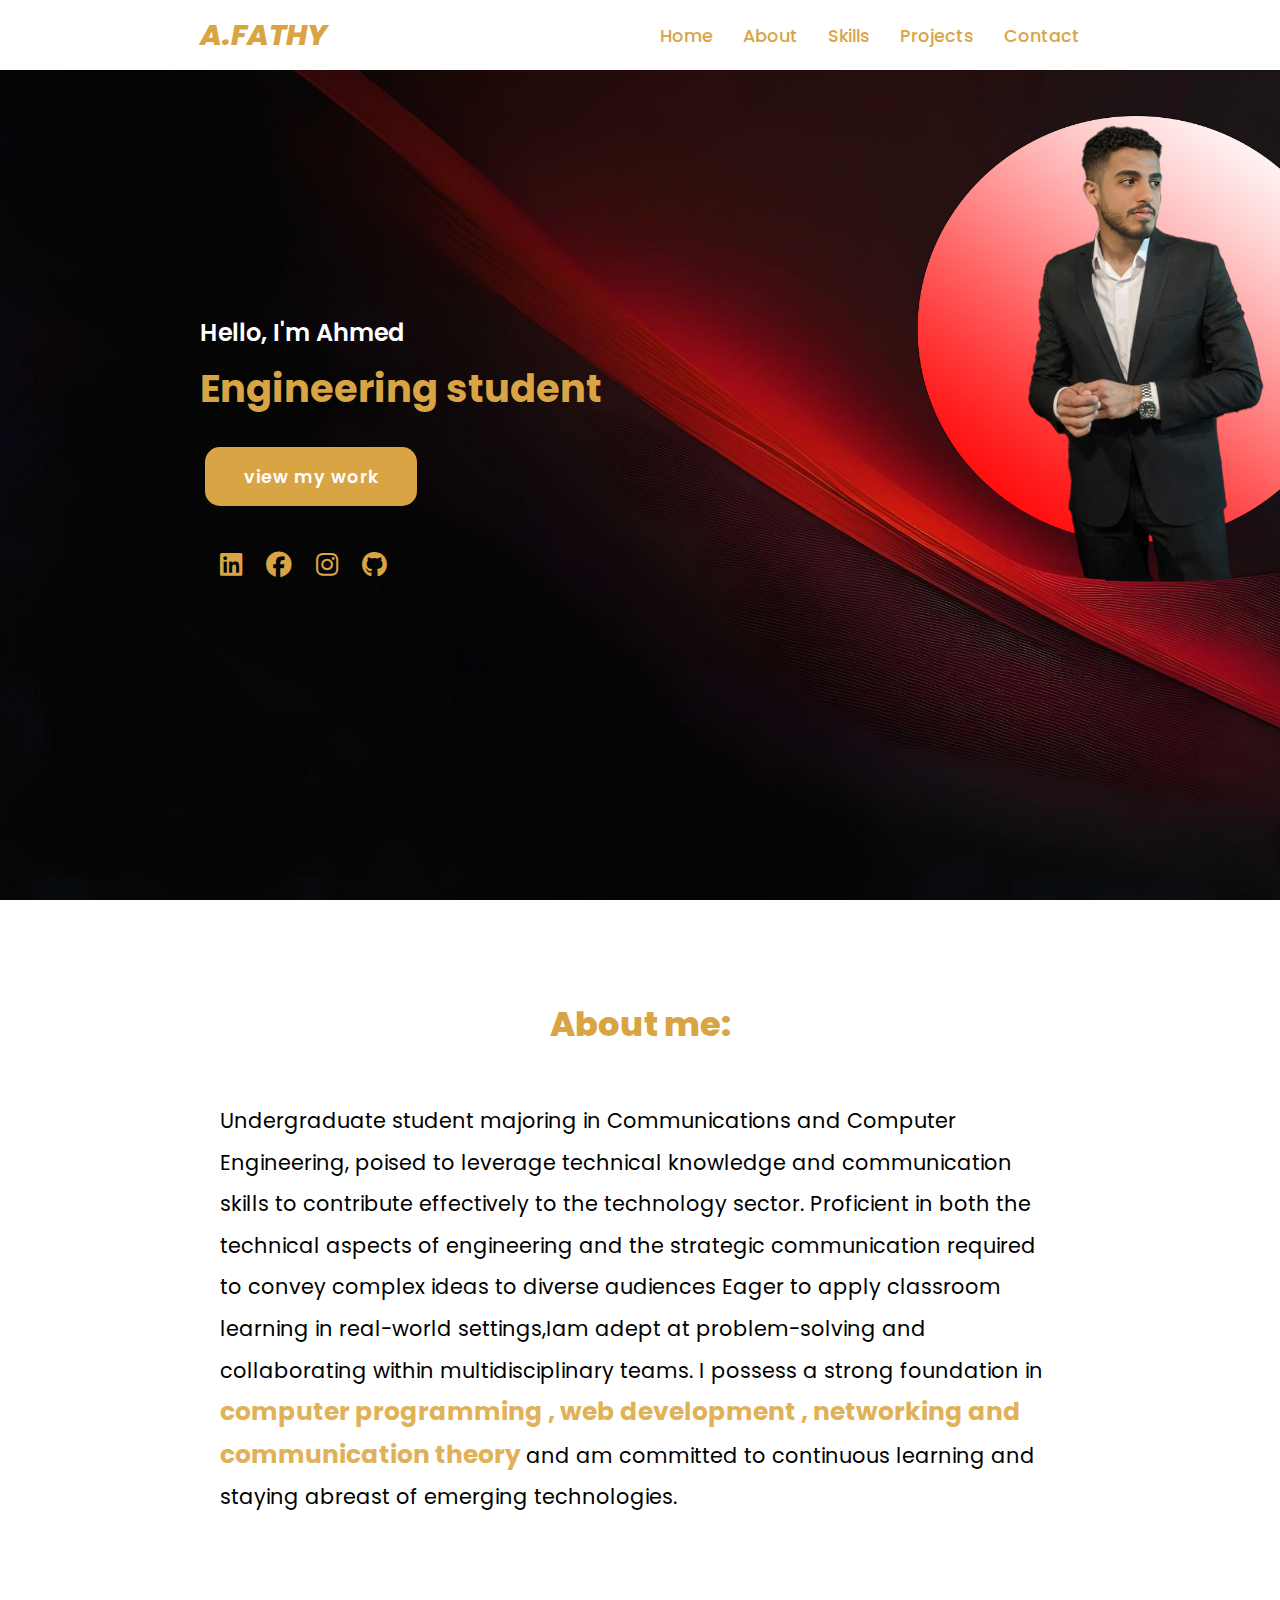
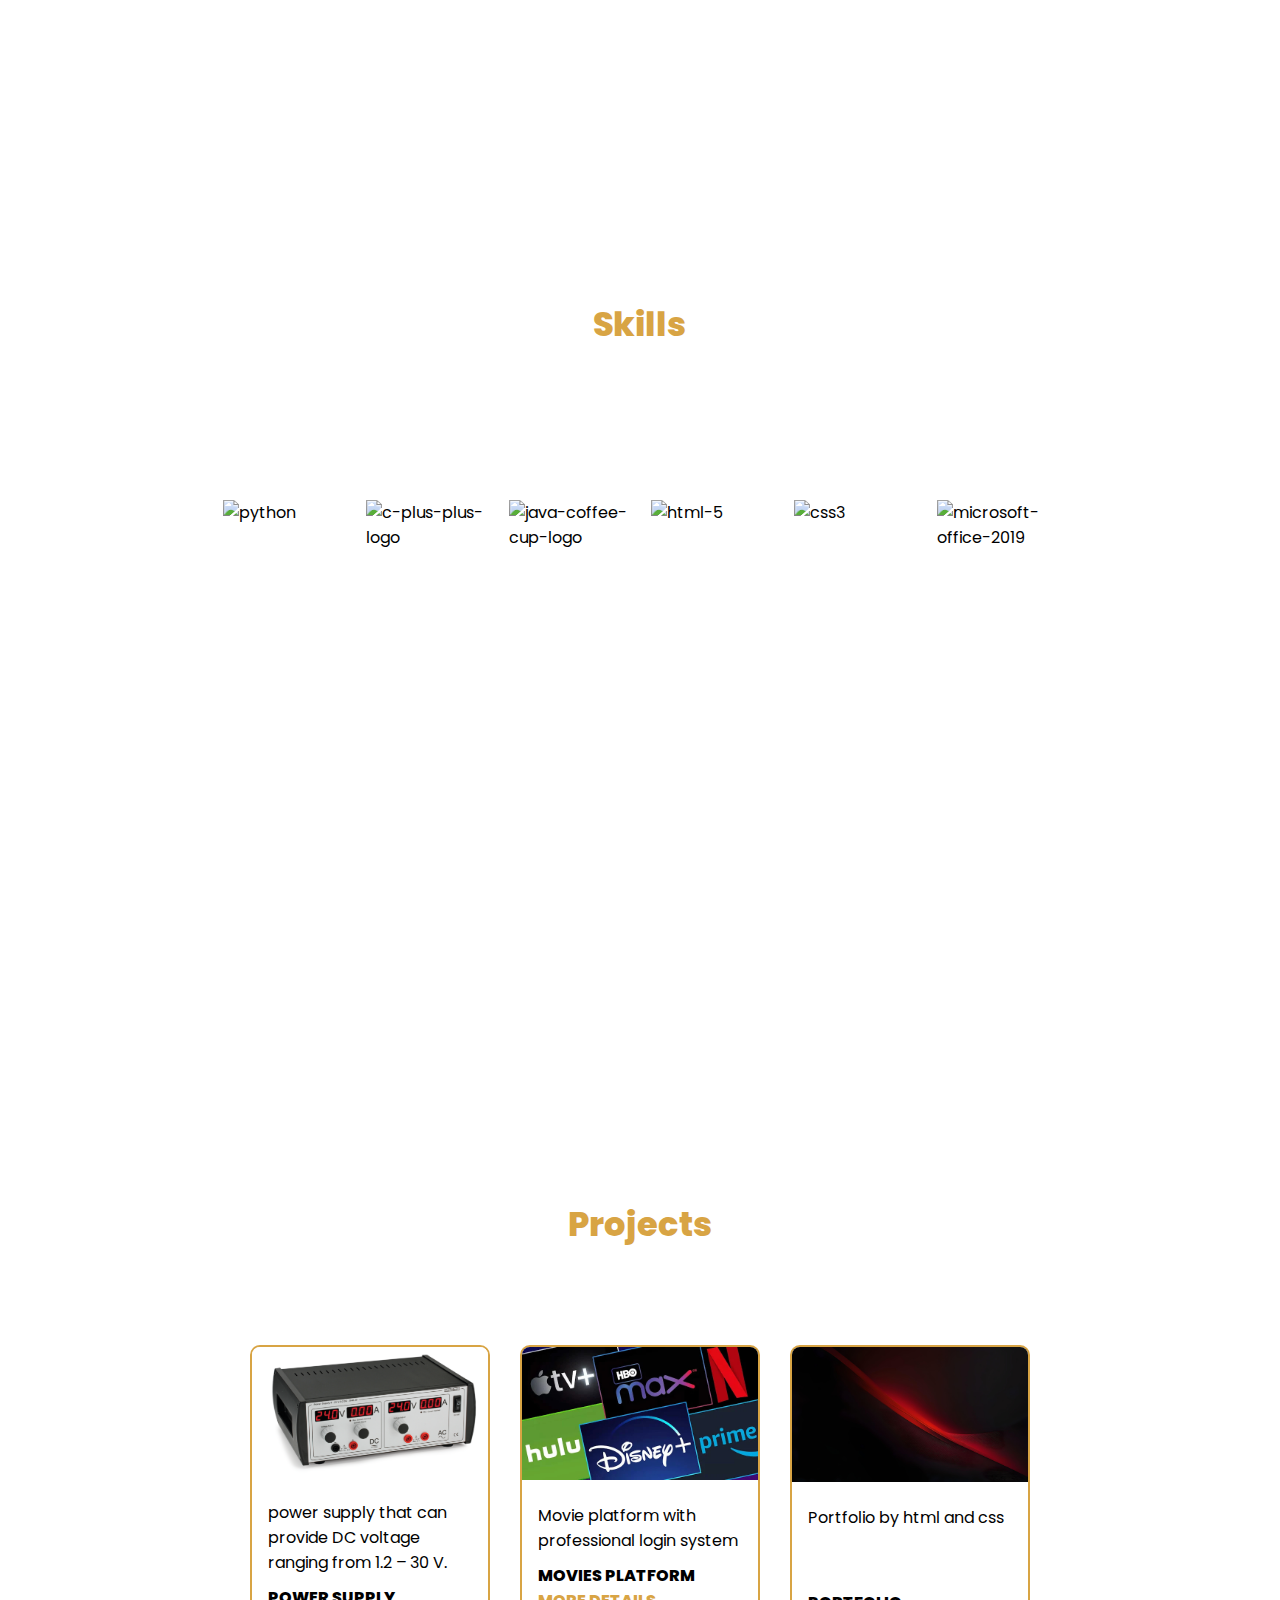
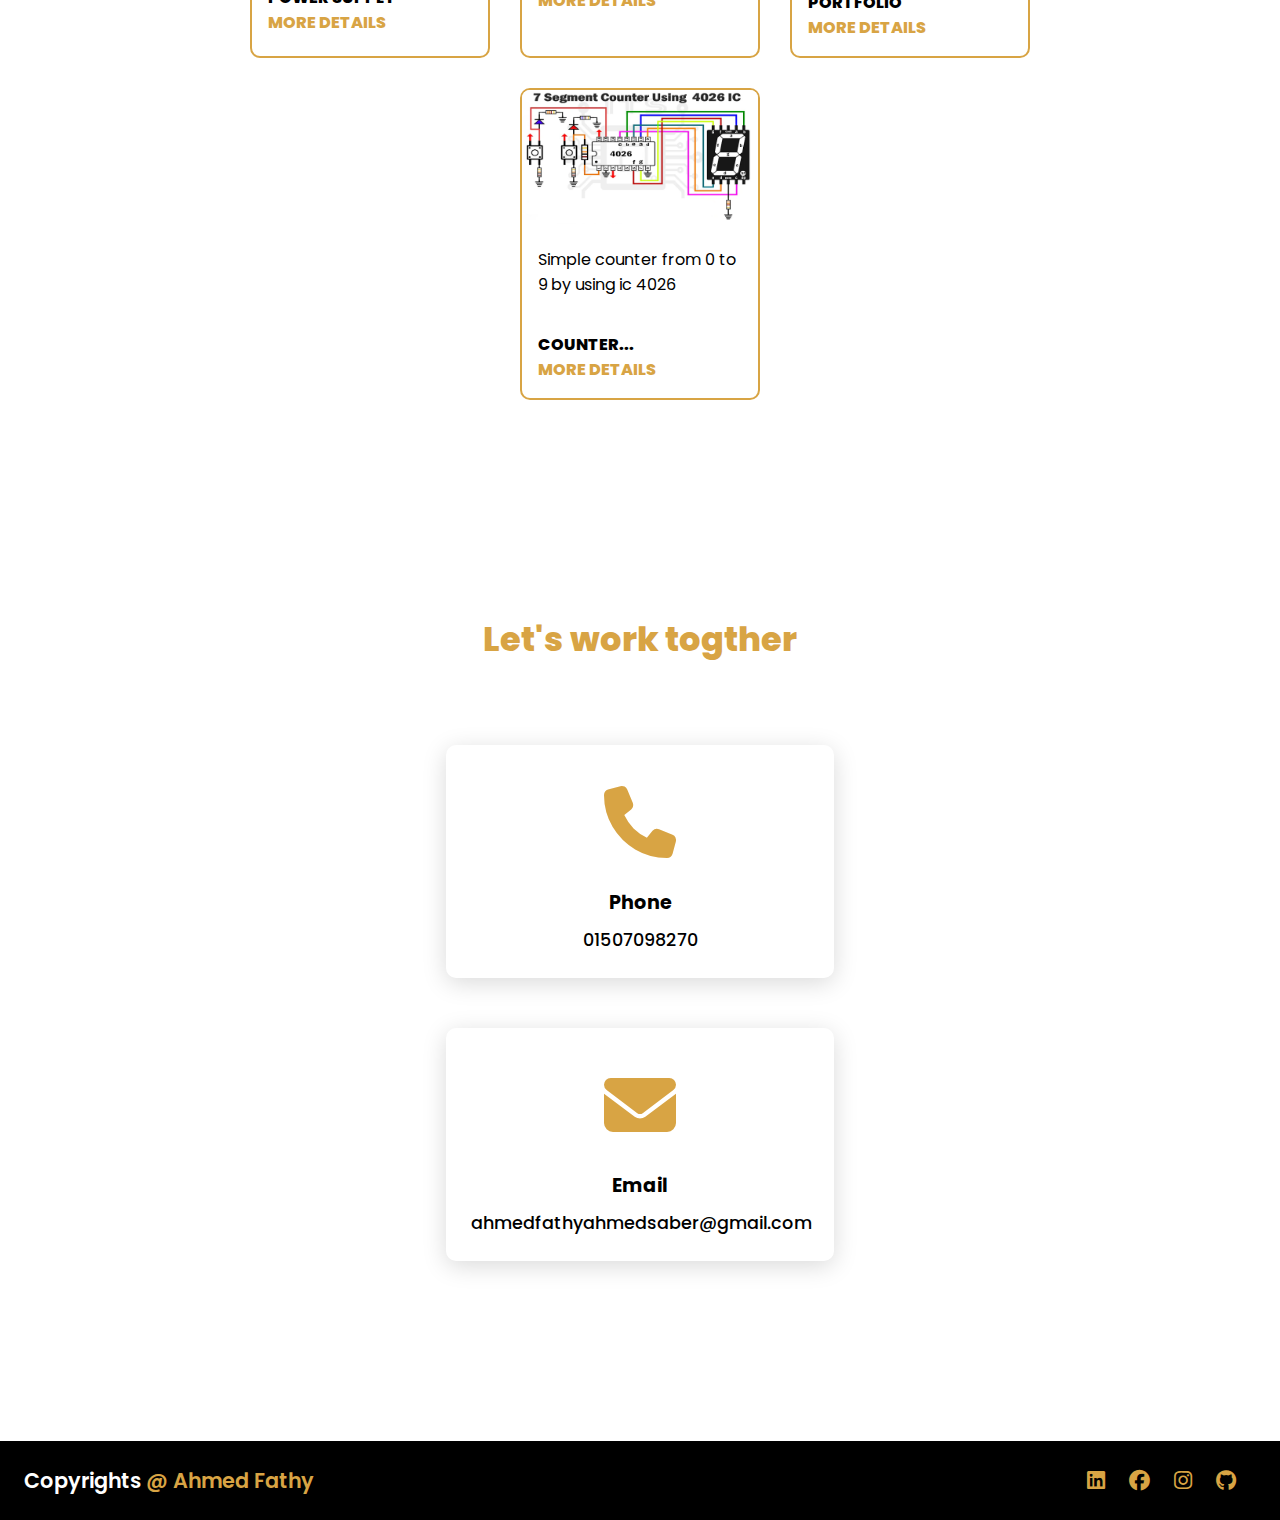
==== index.html @ 6b71be98 "Add files via upload" ====
<!DOCTYPE html>
<html lang="en">
<head>
    <meta charset="UTF-8">
    <meta name="viewport" content="width=device-width, initial-scale=1.0">
    <link rel="stylesheet" href="https://cdnjs.cloudflare.com/ajax/libs/font-awesome/6.6.0/css/all.min.css">
    <link rel="stylesheet" href="/css/style.css">
    <link rel="stylesheet" href="/css/tab&ibad.css">
    <link rel="stylesheet" href="/css/phone.css">
    <title>Ahmed Fathy</title>
</head>
<body>
    <header>
        <!--                       <i class="fa-solid fa-bars"></i>    <i class="fa-solid fa-xmark" onclick="closedmenu()"></i>-->
        <a href="#" class="logo">A.Fathy</a>
        <nav class="navigation">
            <ul class="sidebar">
                <li onclick="hideSidebar()"><a href="#"><svg xmlns="http://www.w3.org/2000/svg" height="24px" viewBox="0 -960 960 960" width="24px" fill="#D8A444"><path d="m256-200-56-56 224-224-224-224 56-56 224 224 224-224 56 56-224 224 224 224-56 56-224-224-224 224Z"/></svg></a></li>
                <li><a href="#Home">Home</a></li>
                <li><a href="#About">About</a></li>
                <li><a href="#Skills">Skills</a></li>
                <li><a href="#Projects">Projects</a></li>
                <li><a href="#Contact">Contact</a></li>
            </ul>
            <ul >
                <li class="hideOnMobile"><a href="#Home">Home</a></li>
                <li class="hideOnMobile"><a href="#About">About</a></li>
                <li class="hideOnMobile"><a href="#Skills">Skills</a></li>
                <li class="hideOnMobile"><a href="#Projects">Projects</a></li>
                <li class="hideOnMobile"><a href="#Contact">Contact</a></li>
                <li class="menu-button" onclick="showSidebar()"><a href="#"><svg xmlns="http://www.w3.org/2000/svg" height="24px" viewBox="0 -960 960 960" width="24px" fill="#D8A444"><path d="M120-240v-80h720v80H120Zm0-200v-80h720v80H120Zm0-200v-80h720v80H120Z"/></svg></a></li>
            </ul>
        </nav>

        <script>
            function showSidebar(){
                const sidebar = document.querySelector('.sidebar')
                sidebar.style.display = 'flex'
            }
            function hideSidebar(){
                const sidebar = document.querySelector('.sidebar')
                sidebar.style.display = 'none'
            }
        </script>
    </header>
    <!-- home -->
    <section class="main" id="Home">
        <div>
            <h2>Hello, I'm Ahmed<br><span>Engineering student</span></h2>
            <!-- <h3>Everything is possible but , <br> time makes a difference .</h3> -->
            <a href="#Projects" class="mainBottom">view my work</a>
            <div class="social_icon">
                <a href="https://www.linkedin.com/in/ahmed-fathy-790a3b307?utm_source=share&utm_campaign=share_via&utm_content=profile&utm_medium=android_app"><i class="fa-brands fa-linkedin"></i></a>
                <a href="https://www.facebook.com/profile.php?id=100011312980814&mibextid=JRoKGi"><i class="fa-brands fa-facebook"></i></a>
                <a href="https://www.instagram.com/ahmed_fathy_9?igsh=cHR2a21oNzJ1Zzhv"><i class="fa-brands fa-instagram"></i></a>
                <a href=""><i class="fa-brands fa-github"></i></a>
            </div>
        </div>
    <!--about me  -->
    </section>
    <section class="About" id="About">
        <h2 class="title">About me:</h2>
        <div class="content1">
            Undergraduate student majoring in Communications and Computer Engineering, poised to leverage technical knowledge and communication skills to contribute effectively to the technology sector. Proficient in both the technical aspects of engineering and the strategic communication required to convey complex ideas to diverse audiences Eager to apply classroom learning in real-world settings,Iam adept at problem-solving and collaborating within multidisciplinary teams. I possess a strong foundation in
            <strong>computer programming , web development , networking and communication theory </strong>
            and am committed to continuous learning and staying abreast of emerging technologies.
        </div>
    </section>
    <!-- Skills -->
    <section class="skills" id="Skills">
        <h2 class="title">Skills</h2>
        <div class="skills_content">
            <img width="120" height="120" src="https://img.icons8.com/color/120/python.png" alt="python"/>
            <img width="120" height="120" src="https://img.icons8.com/color/120/c-plus-plus-logo.png" alt="c-plus-plus-logo"/>
            <img width="120" height="120" src="https://img.icons8.com/color/120/java-coffee-cup-logo.png" alt="java-coffee-cup-logo"/>
            <img width="120" height="120" src="https://img.icons8.com/color/120/html-5.png" alt="html-5"/>
            <img width="120" height="120" src="https://img.icons8.com/color/120/css3.png" alt="css3"/>
            <img width="120" height="120" src="https://img.icons8.com/color/120/microsoft-office-2019.png" alt="microsoft-office-2019"/>
        </div>
    </section>
    <!-- projects -->
    <section class="Projects" id="Projects">
        <h2 class="title">Projects</h2>
        <div class="content">
            <div class="Project_card">
                <div class="Project_image">
                    <img src="/photos/power11.png">
                </div>
                <div class="Project_info">
                    <p class="Project_category">power supply that can provide DC voltage ranging from 1.2 – 30 V. </p>
                    <strong class="Project_title ">
                        <span>Power supply</span>
                        <a href="/DC Power Supply Project.pdf" class="more_details">More details</a>
                    </strong>
                </div>
            </div>
            <div class="Project_card">
                <div class="Project_image">
                    <img src="/photos/Movies and series platform.jpg">
                </div>
                <div class="Project_info">
                    <p class="Project_category">Movie platform with professional login system</p>
                    <strong class="Project_title ">
                        <span>Movies platform</span>
                        <a href="https://www.linkedin.com/posts/ahmedosama29_github-iizeex1netflix-activity-7195133008826273792-Tzoy?utm_source=share&utm_medium=member_desktop" class="more_details">More details</a>
                    </strong>
                </div>
            </div>
            <div class="Project_card">
                <div class="Project_image">
                    <img src="/photos/fotor-ai-202408253138.jpg">
                </div>
                <div class="Project_info">
                    <p class="Project_category">Portfolio by html and css<br><br><br></p>
                    <strong class="Project_title ">
                        <span>Portfolio</span>
                        <a href="#Home" class="more_details">More details</a>
                    </strong>
                </div>
            </div>
            <div class="Project_card">
                <div class="Project_image">
                    <img src="/photos/counter.png">
                </div>
                <div class="Project_info">
                    <p class="Project_category">Simple counter from 0 to 9 by using ic 4026<br><br></p>
                    <strong class="Project_title ">
                        <span>counter...</span>
                        <a href="/photos/m.d.c.png" class="more_details">More details</a>
                    </strong>
                </div>
            </div>
        </div>
    </section>
    <!-- Contact -->
    <section class="Contact" id="Contact">
        <h2 class="title">Let's work togther </h2>
        <div class="content__">
        <div class="card">
            <div class="icon">
                <i class="fa-solid fa-phone"></i>
            </div>
            <div class="info">
                <h3>Phone</h3>
                <p>01507098270</p>
            </div>
        </div>
        <div class="card">
            <div class="icon">
                <i class="fa-solid fa-envelope"></i>
            </div>
            <div class="info">
                <h3>Email</h3>
                <p>ahmedfathyahmedsaber@gmail.com</p>
            </div>
        </div>
    </div>
    </section>
    <!-- footer -->
    <footer class="footer">
        <p class="footer_title">Copyrights<span> @ Ahmed Fathy</span></p>
        <div class="social_icon">
            <a href="https://www.linkedin.com/in/ahmed-fathy-790a3b307?utm_source=share&utm_campaign=share_via&utm_content=profile&utm_medium=android_app"><i class="fa-brands fa-linkedin"></i></a>
            <a href="https://www.facebook.com/profile.php?id=100011312980814&mibextid=JRoKGi"><i class="fa-brands fa-facebook"></i></a>
            <a href="https://www.instagram.com/ahmed_fathy_9?igsh=cHR2a21oNzJ1Zzhv"><i class="fa-brands fa-instagram"></i></a>
            <a href=""><i class="fa-brands fa-github"></i></a>
        </div>
    </footer>
</body>
</html>
---- css/style.css ----
@import url('https://fonts.googleapis.com/css2?family=Poppins:ital,wght@0,100;0,200;0,300;0,400;0,500;0,600;0,700;0,800;0,900;1,100;1,200;1,300;1,400;1,500;1,600;1,700;1,800;1,900&display=swap');

*{
    font-family: 'Poppins',sans-serif;
    margin: 0;
    padding: 0;
    box-sizing: border-box;
    scroll-behavior: smooth;
}

header{
    background-color: rgb(255, 255, 255);
    width: 100%;
    position: fixed;
    z-index: 999;
    display: flex;
    justify-content: space-between;
    align-items: center;
    padding: 10px 200px;
}

.logo{
    font-style: italic;
    text-decoration: none;
    color: #D8A444 ;
    text-transform: uppercase;
    font-weight: 800;
    font-size: 1.8em;
}


section{
    padding: 100px 200px;
}

.main{
    width: 100%;
    min-height: 100vh;
    display: flex;
    align-items: center;
    background: url(/photos/main_page.jpg) no-repeat;
    background-size: cover;
    background-attachment: fixed;
}

.main h2{

    color: white;
    font-size: 1.5em;
    font-weight: 600;
}

.main h2 span{
    display: inline-block;
    margin-top: 10px;
    color: #D8A444;
    font-size: 1.6em ;
    font-weight: 700;
}
/* 
.main h3 {

    font-style: oblique;
    color: white;
    font-size: 1.2em ;
    font-weight: 700;
    letter-spacing: 1px;
    margin-top: 10px;
    margin-bottom: 30px;
} */

.mainBottom{
    margin-top: 30px;
    margin-left: 5px;
    color: white;
    background-color:#D8A444;
    text-decoration: none;
    font-size: 1.1em;
    font-weight: 600;
    display: inline-block;
    padding: 0.9375em 2.1875em;
    letter-spacing: 1px;
    border-radius: 15px;
    margin-bottom: 40px;
    transition: 0.7s ease;
}

.mainBottom:hover{
    background-color:red ;
    transform: scale(1.15);
}

.social_icon{
    padding-left: 20.25px;
}
.social_icon a{
    align-items: center;
    color:#D8A444;
    font-size: 1.6em;
    padding-right: 20px;
}
/* title  */
.title{
    display: flex;
    justify-content: center;
    color: #D8A444;
    font-size: 2.1em;
    font-weight: 800;
    margin-bottom: 30px;
}
/* _______________________ */

/* About me */
.About{ 
    width: 100%;
    height: 100vh;
}


.content1{
    padding: 20px;
    font-size: 1.3em;
    line-height: 2em;
}


.content1 strong{
    color: #dda640e5;
    font-size: 1.2em;
}



/* _______________________ */
/* skills */
.skills{
    height: 100vh;
}

.skills_content{
    margin-top: 150px;
    display: flex;
    justify-content: space-evenly;
    flex-direction: row;
    flex-wrap: wrap ;
}





/* _______________________ */
/* projects */


.Projects {
    background: url(/photos/fotor-ai-202408253138.jpg) no-repeat;
    width: 100%;
    min-height: 100vh;
    background-size: cover;
    background-attachment: fixed;
}

.content{
    display: flex;
    justify-content: center;
    flex-direction: row;
    flex-wrap: wrap ;
}

.Projects .content {
    margin-top: 80px;
}

.Project_card {
    background-color: white;
    border: 2.5px solid #D8A444;
    min-height: 14em;
    width: 15em; overflow: hidden;
    border-radius: 10px;
    margin: 15px;
    transition: 0.7s ease;
}


.Project_card:hover{
    transform: scale(1.1);
}


.Project_card:hover{
opacity: 0.95;
}

.Project_image img{
    width: 100%;
}

.Project_info {
    padding: 1em;
}uu

.Project_category {
    font-size: 0.8em;
    display: flex;
    flex-wrap: wrap;
}

.Project_title{
    display: flex;
    flex-wrap: wrap;
    justify-content: space-between;
    text-transform: uppercase;
    font-weight: 800;
    margin-top: 10px;
}

.more_details {
    text-decoration: none;
    color: #D8A444;
    transition: 0.7s ease;
}

.more_details:hover {
    color: red;
}

.card{
    background-color: white;
    width: 24.25em; 
    box-shadow: 0 5px 25px rgba(1,1,1,0.15);
    border-radius: 10px;
    padding: 25px;
    margin: 25px;
    transition: 0.7s ease;
}

.card:hover {
    transform: scale(1.15);
}


.content__ {
    display: flex;
    justify-content: center;
    flex-direction: row;
    flex-wrap: wrap ;
    margin: 55px;
}
/* ________________________________ */
/*contact */
/* ________________________________ */




.Contact .icon {
    color: #D8A444;
    font-size: 4.5em;
    text-align: center;
}

.info{
    text-align: center;
} 

.info h3 {
    color: black;
    font-size: 1.2em;
    font-weight: 700;
    margin: 10px;
}

.info p {
    font-size: 1.1em;
    font-weight: 500;
}
/* ________________________________ */
/* footer */
/* ________________________________ */

.footer{
    background-color: black;
    color: white;
    padding: 1.5em;
    display: flex;
    justify-content: space-between;
}

.footer_title {
    font-size: 1.3em;
    font-weight: 600;
}

.footer_title span{
    color: #D8A444;
}

.footer .social_icon a{
    font-size: 1.3em;
}
/* ________________________________ */
/* ________________________________ */

.navigation   ul a {
    color:#D8A444;
    margin-top: 12.5px;
    text-decoration: none;
    font-size: 1.1em;
    font-weight: 500; 
    padding-left: 30px;
    display: flex;
    align-items: center ;
    transition: 0.7s ease;
}


.navigation a:hover{
    color: red;
}

nav ul{
    width: 100%;
    list-style: none;
    display: flex;
    justify-content: flex-end;
    align-items: center;

}

nav li{
    height: 50px;
}

nav li:first-child{
    margin-right: auto;
}
.sidebar{
    position: fixed;
    top: 0;
    right: 0;
    height: 100vh;
    width: 250px;
    z-index: 999;
    background-color: rgba(0, 0, 0, 0.166);
    backdrop-filter: blur(30px);
    box-shadow: -10px 0 10px rgba(255, 0, 0, 0.551);
    display: none;
    flex-direction: column;
    align-items: flex-start ;
    justify-content: flex-start;
}

.sidebar li {
    width: 100%;
}

.sidebar a {
    width: 100%;
}

.menu-button {
    display: none;
}
/* ________________________________ */
/* ________________________________ */
/* ________________________________ */
/* ________________________________ */
/* ________________________________ */
/* ________________________________ */
@media (max-width:1023px){
    .hideOnMobile{
        display: none;
    }
    .menu-button{
        display: block;
    }
}
@media (max-width:500px) {
    .sidebar{
        width: 150px;
    }
}
---- css/tab&ibad.css ----
@media (max-width:1023px){
    .hideOnMobile{
        display: none;
    }
    .menu-button{
        display: block;
    }
    /* __________________________________________ */
    *{
        font-family: 'Poppins',sans-serif;
        margin: 0;
        padding: 0;
        box-sizing: border-box;
        scroll-behavior: smooth;
    }
    /* __________________________________________ */
    header{
        background-color: rgb(255, 255, 255);
        width: 100%;
        position: fixed;
        display: flex;
        justify-content: space-between;
        align-items: center;
        padding: 2px 20px;
    }
    /* __________________________________________ */
    .logo{
        font-style: italic;
        text-decoration: none;
        color: #D8A444 ;
        text-transform: uppercase;
        font-weight: 800;
        font-size: 1.6em;
    }
    /* __________________________________________ */
    section{
        padding: 20px 40px;
    }
    /* __________________________________________ */
    .main{
        width: 100%;
        min-height: 100vh;
        display: flex;
        align-items: center;
        background: url(/photos/fotor-ai-202408253138.jpg) no-repeat;
        background-size: cover;
        background-attachment: fixed;
    } 
        /* __________________________________________ */
        /* title  */
    .title{
        display: flex;
        justify-content: center;
        color: #D8A444;
        font-size: 2.1em;
        font-weight: 800;
        margin-top: 60px;
        margin-bottom: 10px;
    }
    /* _______________________ */
    
    
    .content1{
        padding: 10px;
        font-size: 1.2em;
        line-height: 2em;
    }
    
    
    .content1 strong{
        color: #dda640e5;
        font-size: 1.1em;
    }
    
    
}
---- css/phone.css ----
@media (max-width:600px){

    /* __________________________________________ */
    section{
        padding: 10px 20px;
    }
    /* __________________________________________ */
    /* title  */
    .title{
        display: flex;
        justify-content: center;
        color: #D8A444;
        font-size: 1.5em;
        font-weight: 800;
        margin-bottom: 20px;
    }
    /* ___________________________________________ */
    .content1{
        padding: 10px;
        font-size: 1.1em;
        line-height: 1.5em;
    }

    .content1 strong{
        color: #dda640e5;
        font-size: 1em;
    }
    /* ____________________________________________ */
    .Contact{
        min-height: 90vh;
    }
    .content__ .card{
        min-width: 300px;
    }



    .Contact .icon {
        color: #D8A444;
        font-size: 2.5em;
        text-align: center;
    }

    .info{
        text-align: center;
    } 

    .info h3 {
        color: black;
        font-size: 1.2em;
        font-weight: 700;
        margin: 10px;
    }


    .info p {
        font-size: 0.85em;
        font-weight: 400;
    }
    /* ____________________________________________ */
    .footer{
        background-color: black;
        color: white;
        padding: 2px;
        display: flex;
        justify-content: space-between;
    } 
    .footer_title {
        font-size: 0.9em;
        font-weight: 600;
    }
    .footer .social_icon a{
        font-size: 0.85em;
    }
    /* ____________________________________________ */
}
@media (max-width:400px){
    /* ____________________________________________ */
    .footer{
        background-color: black;
        color: white;
        padding: 2px;
        display: flex;
        justify-content: space-between;
    } 
    .footer_title {
        font-size: 0.8em;
        font-weight: 600;
    }
    .footer .social_icon a{
        font-size: 0.75em;
    }
    /* ____________________________________________ */
}
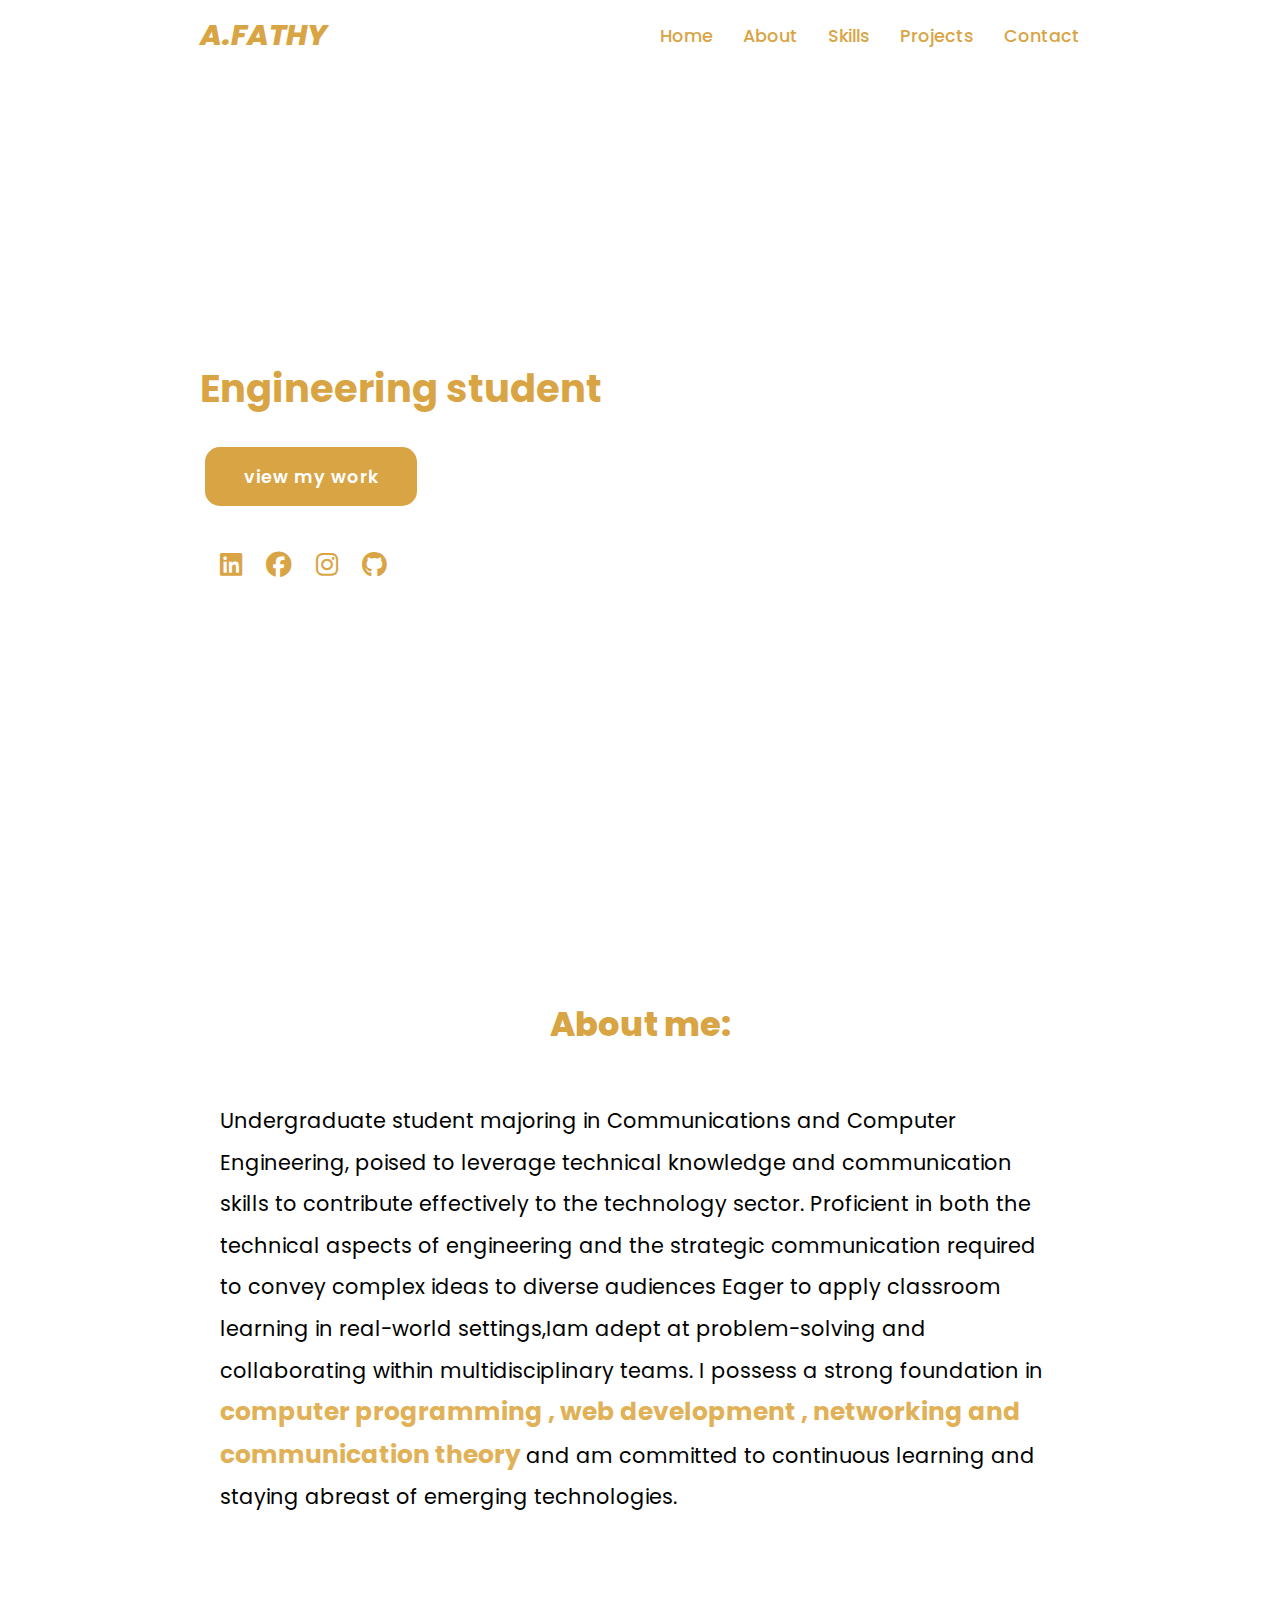
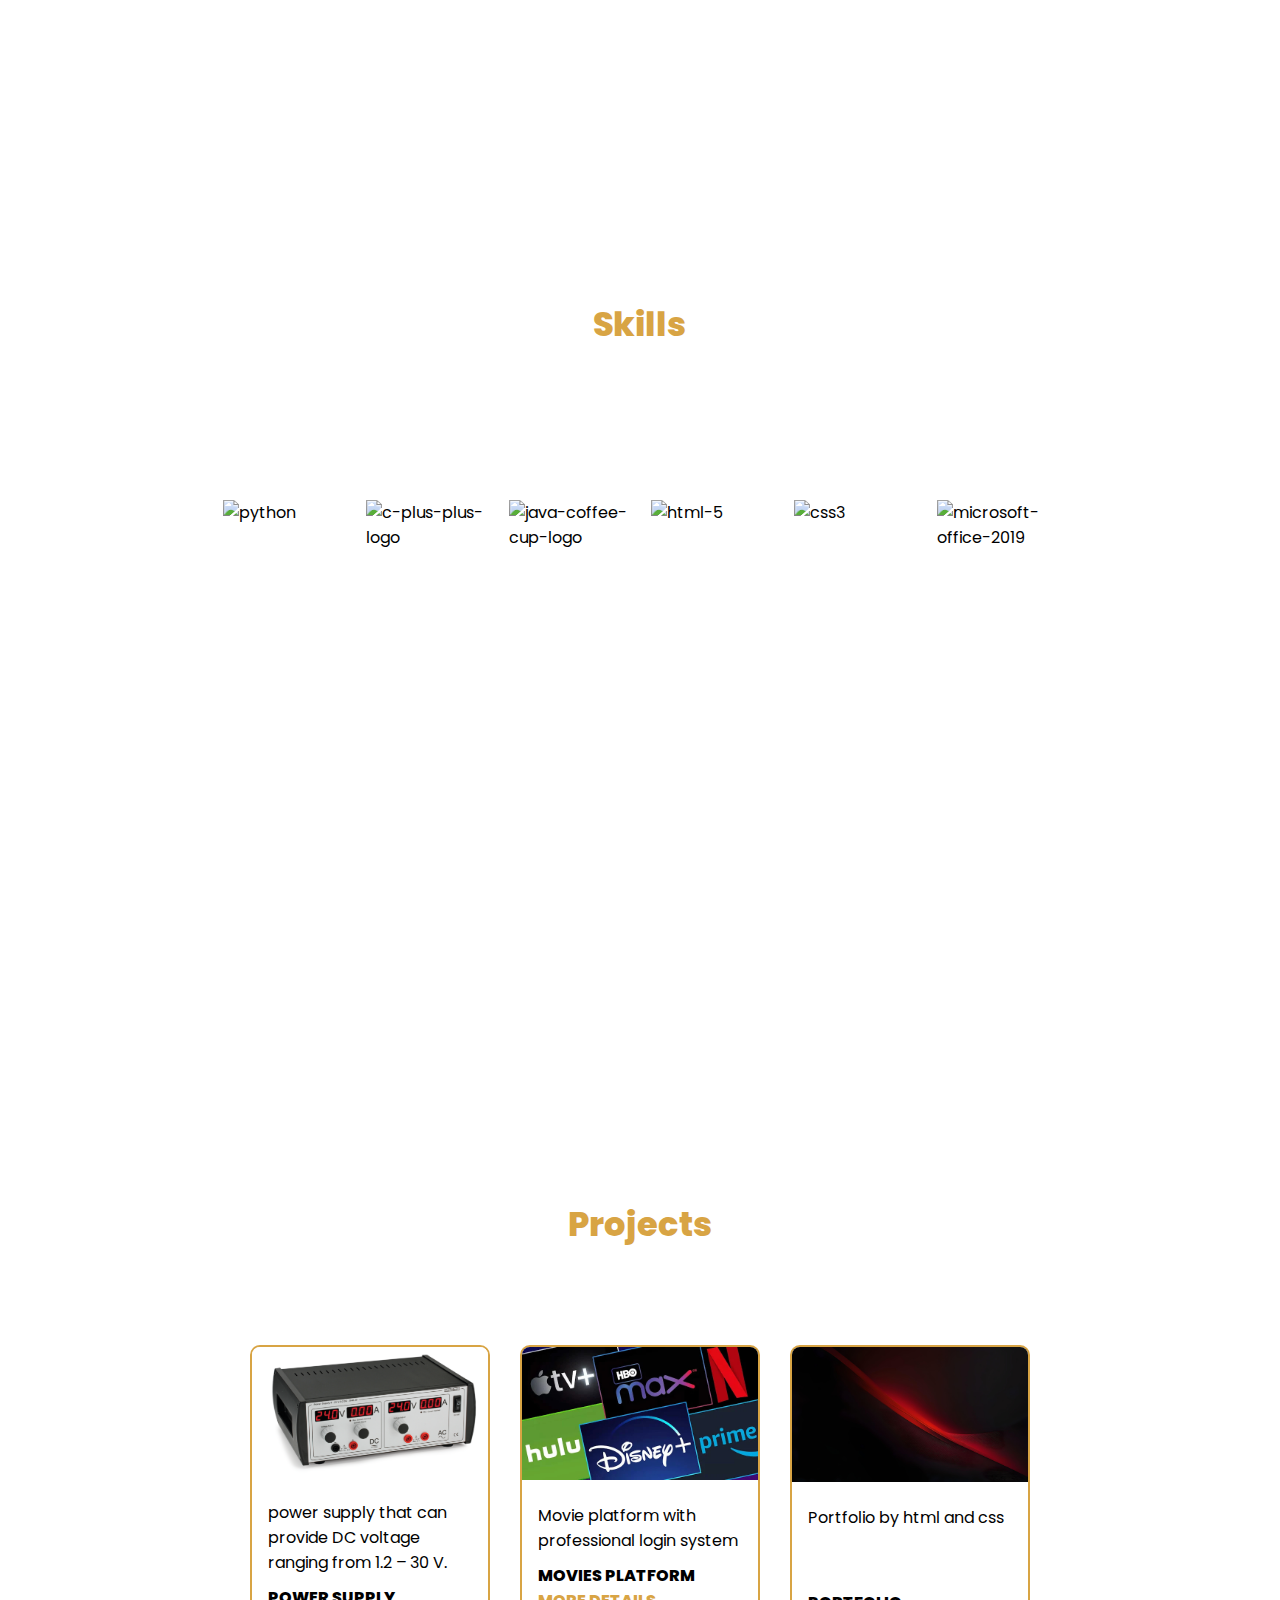
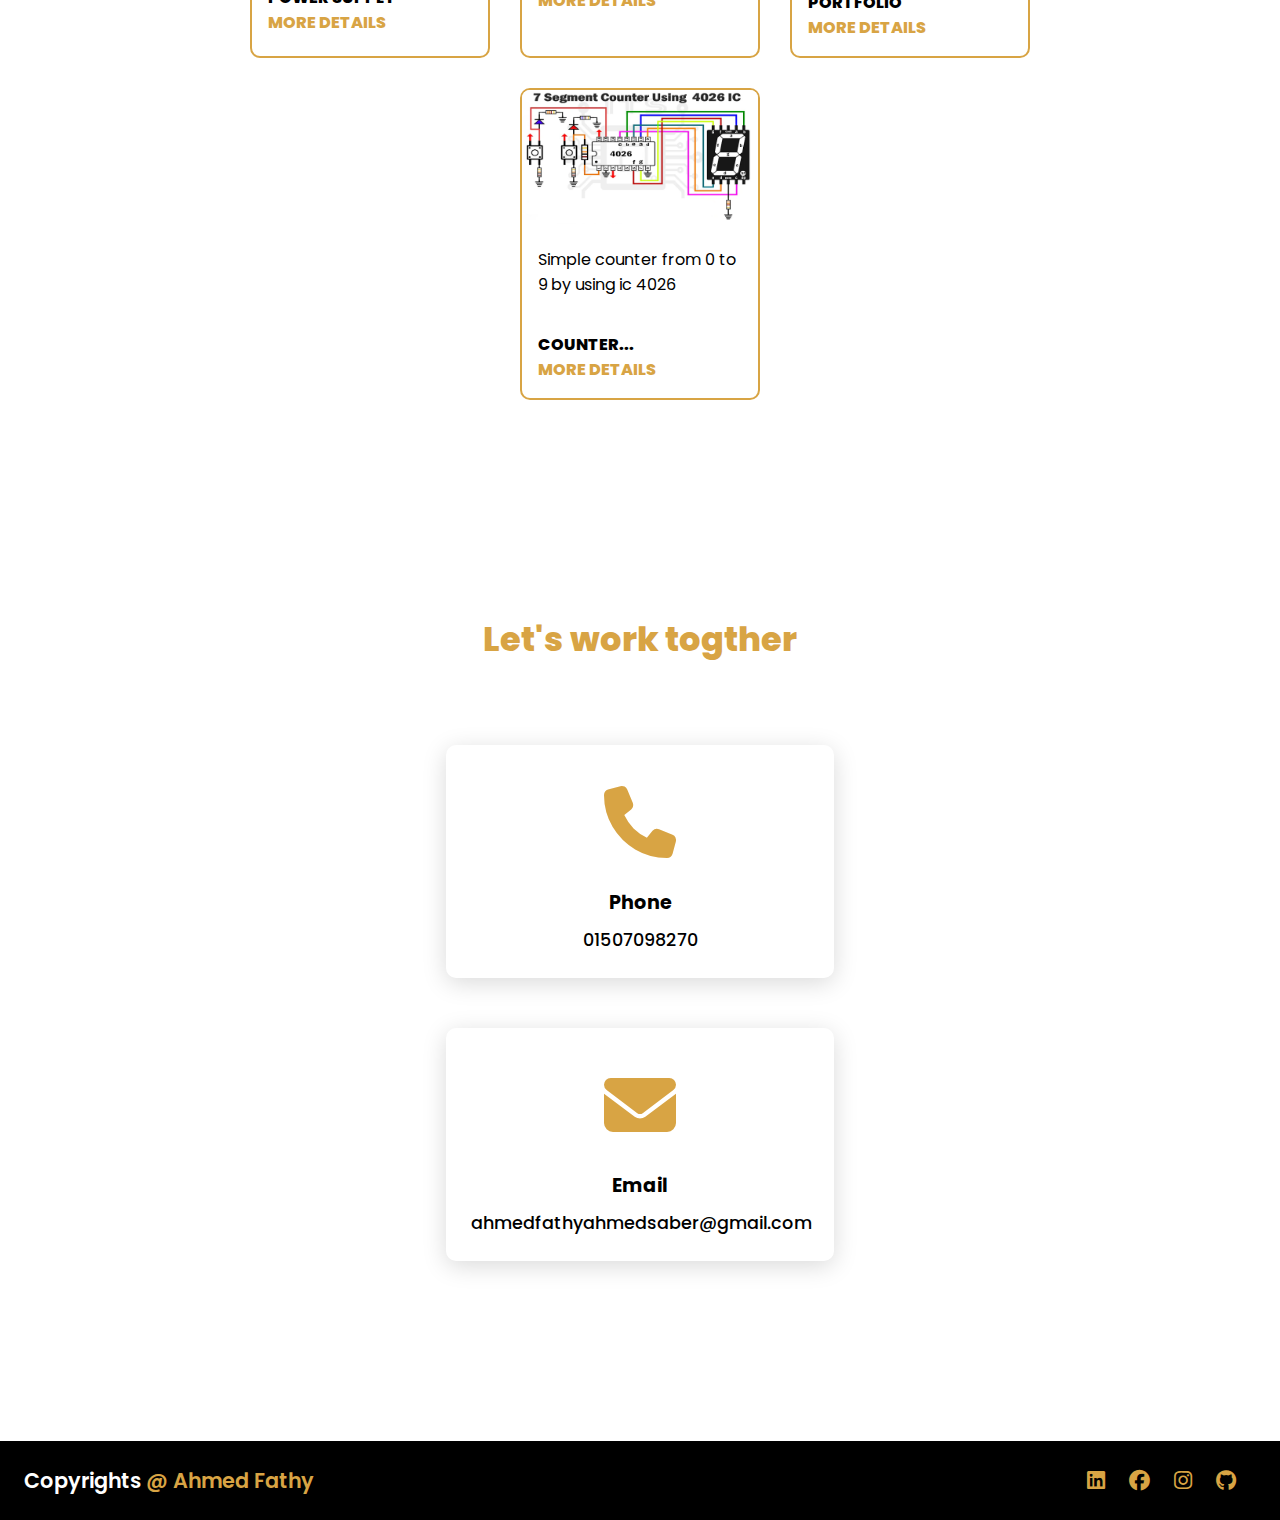
==== commit 066b4a67: "Add files via upload" ====
--- a/index.html
+++ b/index.html
@@ -4,9 +4,9 @@
     <meta charset="UTF-8">
     <meta name="viewport" content="width=device-width, initial-scale=1.0">
     <link rel="stylesheet" href="https://cdnjs.cloudflare.com/ajax/libs/font-awesome/6.6.0/css/all.min.css">
-    <link rel="stylesheet" href="/css/style.css">
-    <link rel="stylesheet" href="/css/tab&ibad.css">
-    <link rel="stylesheet" href="/css/phone.css">
+    <link rel="stylesheet" href="/style.css">
+    <link rel="stylesheet" href="/tab&ibad.css">
+    <link rel="stylesheet" href="/phone.css">
     <title>Ahmed Fathy</title>
 </head>
 <body>
@@ -84,7 +84,7 @@
         <div class="content">
             <div class="Project_card">
                 <div class="Project_image">
-                    <img src="/photos/power11.png">
+                    <img src="/power11.png">
                 </div>
                 <div class="Project_info">
                     <p class="Project_category">power supply that can provide DC voltage ranging from 1.2 – 30 V. </p>
@@ -96,7 +96,7 @@
             </div>
             <div class="Project_card">
                 <div class="Project_image">
-                    <img src="/photos/Movies and series platform.jpg">
+                    <img src="/Movies and series platform.jpg">
                 </div>
                 <div class="Project_info">
                     <p class="Project_category">Movie platform with professional login system</p>
@@ -108,7 +108,7 @@
             </div>
             <div class="Project_card">
                 <div class="Project_image">
-                    <img src="/photos/fotor-ai-202408253138.jpg">
+                    <img src="/fotor-ai-202408253138.jpg">
                 </div>
                 <div class="Project_info">
                     <p class="Project_category">Portfolio by html and css<br><br><br></p>
@@ -120,13 +120,13 @@
             </div>
             <div class="Project_card">
                 <div class="Project_image">
-                    <img src="/photos/counter.png">
+                    <img src="/counter.png">
                 </div>
                 <div class="Project_info">
                     <p class="Project_category">Simple counter from 0 to 9 by using ic 4026<br><br></p>
                     <strong class="Project_title ">
                         <span>counter...</span>
-                        <a href="/photos/m.d.c.png" class="more_details">More details</a>
+                        <a href="/m.d.c.png" class="more_details">More details</a>
                     </strong>
                 </div>
             </div>
--- a/style.css
+++ b/style.css
@@ -0,0 +1,383 @@
+@import url('https://fonts.googleapis.com/css2?family=Poppins:ital,wght@0,100;0,200;0,300;0,400;0,500;0,600;0,700;0,800;0,900;1,100;1,200;1,300;1,400;1,500;1,600;1,700;1,800;1,900&display=swap');
+
+*{
+    font-family: 'Poppins',sans-serif;
+    margin: 0;
+    padding: 0;
+    box-sizing: border-box;
+    scroll-behavior: smooth;
+}
+
+header{
+    background-color: rgb(255, 255, 255);
+    width: 100%;
+    position: fixed;
+    z-index: 999;
+    display: flex;
+    justify-content: space-between;
+    align-items: center;
+    padding: 10px 200px;
+}
+
+.logo{
+    font-style: italic;
+    text-decoration: none;
+    color: #D8A444 ;
+    text-transform: uppercase;
+    font-weight: 800;
+    font-size: 1.8em;
+}
+
+
+section{
+    padding: 100px 200px;
+}
+
+.main{
+    width: 100%;
+    min-height: 100vh;
+    display: flex;
+    align-items: center;
+    background: url(/photos/main_page.jpg) no-repeat;
+    background-size: cover;
+    background-attachment: fixed;
+}
+
+.main h2{
+
+    color: white;
+    font-size: 1.5em;
+    font-weight: 600;
+}
+
+.main h2 span{
+    display: inline-block;
+    margin-top: 10px;
+    color: #D8A444;
+    font-size: 1.6em ;
+    font-weight: 700;
+}
+/* 
+.main h3 {
+
+    font-style: oblique;
+    color: white;
+    font-size: 1.2em ;
+    font-weight: 700;
+    letter-spacing: 1px;
+    margin-top: 10px;
+    margin-bottom: 30px;
+} */
+
+.mainBottom{
+    margin-top: 30px;
+    margin-left: 5px;
+    color: white;
+    background-color:#D8A444;
+    text-decoration: none;
+    font-size: 1.1em;
+    font-weight: 600;
+    display: inline-block;
+    padding: 0.9375em 2.1875em;
+    letter-spacing: 1px;
+    border-radius: 15px;
+    margin-bottom: 40px;
+    transition: 0.7s ease;
+}
+
+.mainBottom:hover{
+    background-color:red ;
+    transform: scale(1.15);
+}
+
+.social_icon{
+    padding-left: 20.25px;
+}
+.social_icon a{
+    align-items: center;
+    color:#D8A444;
+    font-size: 1.6em;
+    padding-right: 20px;
+}
+/* title  */
+.title{
+    display: flex;
+    justify-content: center;
+    color: #D8A444;
+    font-size: 2.1em;
+    font-weight: 800;
+    margin-bottom: 30px;
+}
+/* _______________________ */
+
+/* About me */
+.About{ 
+    width: 100%;
+    height: 100vh;
+}
+
+
+.content1{
+    padding: 20px;
+    font-size: 1.3em;
+    line-height: 2em;
+}
+
+
+.content1 strong{
+    color: #dda640e5;
+    font-size: 1.2em;
+}
+
+
+
+/* _______________________ */
+/* skills */
+.skills{
+    height: 100vh;
+}
+
+.skills_content{
+    margin-top: 150px;
+    display: flex;
+    justify-content: space-evenly;
+    flex-direction: row;
+    flex-wrap: wrap ;
+}
+
+
+
+
+
+/* _______________________ */
+/* projects */
+
+
+.Projects {
+    background: url(/photos/fotor-ai-202408253138.jpg) no-repeat;
+    width: 100%;
+    min-height: 100vh;
+    background-size: cover;
+    background-attachment: fixed;
+}
+
+.content{
+    display: flex;
+    justify-content: center;
+    flex-direction: row;
+    flex-wrap: wrap ;
+}
+
+.Projects .content {
+    margin-top: 80px;
+}
+
+.Project_card {
+    background-color: white;
+    border: 2.5px solid #D8A444;
+    min-height: 14em;
+    width: 15em; overflow: hidden;
+    border-radius: 10px;
+    margin: 15px;
+    transition: 0.7s ease;
+}
+
+
+.Project_card:hover{
+    transform: scale(1.1);
+}
+
+
+.Project_card:hover{
+opacity: 0.95;
+}
+
+.Project_image img{
+    width: 100%;
+}
+
+.Project_info {
+    padding: 1em;
+}uu
+
+.Project_category {
+    font-size: 0.8em;
+    display: flex;
+    flex-wrap: wrap;
+}
+
+.Project_title{
+    display: flex;
+    flex-wrap: wrap;
+    justify-content: space-between;
+    text-transform: uppercase;
+    font-weight: 800;
+    margin-top: 10px;
+}
+
+.more_details {
+    text-decoration: none;
+    color: #D8A444;
+    transition: 0.7s ease;
+}
+
+.more_details:hover {
+    color: red;
+}
+
+.card{
+    background-color: white;
+    width: 24.25em; 
+    box-shadow: 0 5px 25px rgba(1,1,1,0.15);
+    border-radius: 10px;
+    padding: 25px;
+    margin: 25px;
+    transition: 0.7s ease;
+}
+
+.card:hover {
+    transform: scale(1.15);
+}
+
+
+.content__ {
+    display: flex;
+    justify-content: center;
+    flex-direction: row;
+    flex-wrap: wrap ;
+    margin: 55px;
+}
+/* ________________________________ */
+/*contact */
+/* ________________________________ */
+
+
+
+
+.Contact .icon {
+    color: #D8A444;
+    font-size: 4.5em;
+    text-align: center;
+}
+
+.info{
+    text-align: center;
+} 
+
+.info h3 {
+    color: black;
+    font-size: 1.2em;
+    font-weight: 700;
+    margin: 10px;
+}
+
+.info p {
+    font-size: 1.1em;
+    font-weight: 500;
+}
+/* ________________________________ */
+/* footer */
+/* ________________________________ */
+
+.footer{
+    background-color: black;
+    color: white;
+    padding: 1.5em;
+    display: flex;
+    justify-content: space-between;
+}
+
+.footer_title {
+    font-size: 1.3em;
+    font-weight: 600;
+}
+
+.footer_title span{
+    color: #D8A444;
+}
+
+.footer .social_icon a{
+    font-size: 1.3em;
+}
+/* ________________________________ */
+/* ________________________________ */
+
+.navigation   ul a {
+    color:#D8A444;
+    margin-top: 12.5px;
+    text-decoration: none;
+    font-size: 1.1em;
+    font-weight: 500; 
+    padding-left: 30px;
+    display: flex;
+    align-items: center ;
+    transition: 0.7s ease;
+}
+
+
+.navigation a:hover{
+    color: red;
+}
+
+nav ul{
+    width: 100%;
+    list-style: none;
+    display: flex;
+    justify-content: flex-end;
+    align-items: center;
+
+}
+
+nav li{
+    height: 50px;
+}
+
+nav li:first-child{
+    margin-right: auto;
+}
+.sidebar{
+    position: fixed;
+    top: 0;
+    right: 0;
+    height: 100vh;
+    width: 250px;
+    z-index: 999;
+    background-color: rgba(0, 0, 0, 0.166);
+    backdrop-filter: blur(30px);
+    box-shadow: -10px 0 10px rgba(255, 0, 0, 0.551);
+    display: none;
+    flex-direction: column;
+    align-items: flex-start ;
+    justify-content: flex-start;
+}
+
+.sidebar li {
+    width: 100%;
+}
+
+.sidebar a {
+    width: 100%;
+}
+
+.menu-button {
+    display: none;
+}
+/* ________________________________ */
+/* ________________________________ */
+/* ________________________________ */
+/* ________________________________ */
+/* ________________________________ */
+/* ________________________________ */
+@media (max-width:1023px){
+    .hideOnMobile{
+        display: none;
+    }
+    .menu-button{
+        display: block;
+    }
+}
+@media (max-width:500px) {
+    .sidebar{
+        width: 150px;
+    }
+}--- a/tab&ibad.css
+++ b/tab&ibad.css
@@ -0,0 +1,76 @@
+@media (max-width:1023px){
+    .hideOnMobile{
+        display: none;
+    }
+    .menu-button{
+        display: block;
+    }
+    /* __________________________________________ */
+    *{
+        font-family: 'Poppins',sans-serif;
+        margin: 0;
+        padding: 0;
+        box-sizing: border-box;
+        scroll-behavior: smooth;
+    }
+    /* __________________________________________ */
+    header{
+        background-color: rgb(255, 255, 255);
+        width: 100%;
+        position: fixed;
+        display: flex;
+        justify-content: space-between;
+        align-items: center;
+        padding: 2px 20px;
+    }
+    /* __________________________________________ */
+    .logo{
+        font-style: italic;
+        text-decoration: none;
+        color: #D8A444 ;
+        text-transform: uppercase;
+        font-weight: 800;
+        font-size: 1.6em;
+    }
+    /* __________________________________________ */
+    section{
+        padding: 20px 40px;
+    }
+    /* __________________________________________ */
+    .main{
+        width: 100%;
+        min-height: 100vh;
+        display: flex;
+        align-items: center;
+        background: url(/photos/fotor-ai-202408253138.jpg) no-repeat;
+        background-size: cover;
+        background-attachment: fixed;
+    } 
+        /* __________________________________________ */
+        /* title  */
+    .title{
+        display: flex;
+        justify-content: center;
+        color: #D8A444;
+        font-size: 2.1em;
+        font-weight: 800;
+        margin-top: 60px;
+        margin-bottom: 10px;
+    }
+    /* _______________________ */
+    
+    
+    .content1{
+        padding: 10px;
+        font-size: 1.2em;
+        line-height: 2em;
+    }
+    
+    
+    .content1 strong{
+        color: #dda640e5;
+        font-size: 1.1em;
+    }
+    
+    
+}--- a/phone.css
+++ b/phone.css
@@ -0,0 +1,95 @@
+
+@media (max-width:600px){
+
+    /* __________________________________________ */
+    section{
+        padding: 10px 20px;
+    }
+    /* __________________________________________ */
+    /* title  */
+    .title{
+        display: flex;
+        justify-content: center;
+        color: #D8A444;
+        font-size: 1.5em;
+        font-weight: 800;
+        margin-bottom: 20px;
+    }
+    /* ___________________________________________ */
+    .content1{
+        padding: 10px;
+        font-size: 1.1em;
+        line-height: 1.5em;
+    }
+
+    .content1 strong{
+        color: #dda640e5;
+        font-size: 1em;
+    }
+    /* ____________________________________________ */
+    .Contact{
+        min-height: 90vh;
+    }
+    .content__ .card{
+        min-width: 300px;
+    }
+
+
+
+    .Contact .icon {
+        color: #D8A444;
+        font-size: 2.5em;
+        text-align: center;
+    }
+
+    .info{
+        text-align: center;
+    } 
+
+    .info h3 {
+        color: black;
+        font-size: 1.2em;
+        font-weight: 700;
+        margin: 10px;
+    }
+
+
+    .info p {
+        font-size: 0.85em;
+        font-weight: 400;
+    }
+    /* ____________________________________________ */
+    .footer{
+        background-color: black;
+        color: white;
+        padding: 2px;
+        display: flex;
+        justify-content: space-between;
+    } 
+    .footer_title {
+        font-size: 0.9em;
+        font-weight: 600;
+    }
+    .footer .social_icon a{
+        font-size: 0.85em;
+    }
+    /* ____________________________________________ */
+}
+@media (max-width:400px){
+    /* ____________________________________________ */
+    .footer{
+        background-color: black;
+        color: white;
+        padding: 2px;
+        display: flex;
+        justify-content: space-between;
+    } 
+    .footer_title {
+        font-size: 0.8em;
+        font-weight: 600;
+    }
+    .footer .social_icon a{
+        font-size: 0.75em;
+    }
+    /* ____________________________________________ */
+}